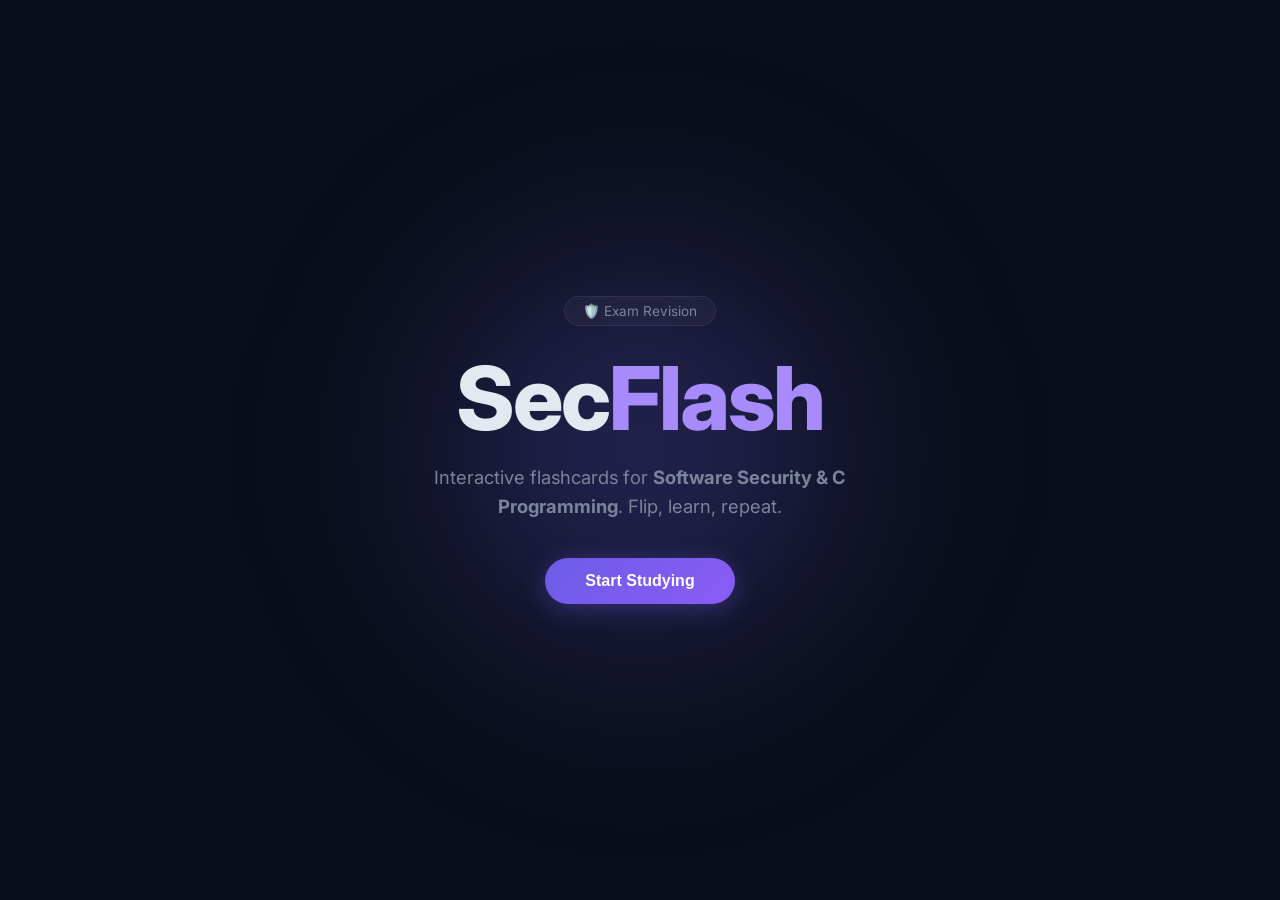
==== index.html @ 08772106 "Add files via upload" ====
<!DOCTYPE html>
<html lang="en">
<head>
  <meta charset="UTF-8" />
  <meta name="viewport" content="width=device-width, initial-scale=1.0" />
  <meta name="description" content="Interactive flashcard revision tool for software security and C programming exam preparation." />
  <title>SecFlash — Software Security Revision</title>
  <link rel="preconnect" href="https://fonts.googleapis.com" />
  <link rel="preconnect" href="https://fonts.gstatic.com" crossorigin />
  <link href="https://fonts.googleapis.com/css2?family=Inter:wght@400;500;600;700;800&family=JetBrains+Mono:wght@400;500&display=swap" rel="stylesheet" />
  <link rel="stylesheet" href="style.css" />
</head>
<body>
  <!-- ===== HERO / LANDING ===== -->
  <header id="hero">
    <div class="hero-bg-glow"></div>
    <div class="hero-content">
      <span class="hero-badge">🛡️ Exam Revision</span>
      <h1>Sec<span class="accent">Flash</span></h1>
      <p class="hero-sub">Interactive flashcards for <strong>Software Security &amp; C Programming</strong>. Flip, learn, repeat.</p>
      <button id="start-btn" class="btn-primary">Start Studying</button>
    </div>
  </header>

  <!-- ===== MAIN APP ===== -->
  <main id="app" class="hidden">
    <!-- Top Bar -->
    <nav id="topbar">
      <div class="topbar-left">
        <span class="logo-sm">Sec<span class="accent">Flash</span></span>
      </div>
      <div class="topbar-center">
        <div id="progress-wrapper">
          <div id="progress-bar"></div>
        </div>
        <span id="progress-text">0 / 0</span>
      </div>
      <div class="topbar-right">
        <button id="shuffle-btn" class="icon-btn" title="Shuffle cards">🔀</button>
        <button id="reset-btn" class="icon-btn" title="Reset progress">↺</button>
      </div>
    </nav>

    <!-- Week Tabs -->
    <section id="week-bar">
      <button class="week-btn active" data-week="all">All Weeks</button>
      <button class="week-btn" data-week="2">Week 2</button>
      <button class="week-btn" data-week="3">Week 3</button>
      <button class="week-btn" data-week="4">Week 4</button>
      <button class="week-btn" data-week="5">Week 5</button>
      <button class="week-btn" data-week="6">Week 6</button>
      <button class="week-btn" data-week="7">Week 7</button>
      <button class="week-btn" data-week="8">Week 8</button>
      <button class="week-btn" data-week="9">Week 9</button>
      <button class="week-btn" data-week="10">Week 10</button>
    </section>

    <!-- Category Filter -->
    <section id="category-bar">
      <button class="cat-btn active" data-cat="all">All</button>
    </section>

    <!-- Flashcard Area -->
    <section id="card-area">
      <button id="prev-btn" class="nav-arrow" aria-label="Previous card">‹</button>

      <div id="card-container">
        <div id="flashcard" class="card">
          <div class="card-face card-front">
            <span class="card-label">Question</span>
            <p id="card-question"></p>
            <span class="card-hint">Click to reveal answer</span>
          </div>
          <div class="card-face card-back">
            <span class="card-label">Answer</span>
            <div id="card-answer"></div>
          </div>
        </div>
      </div>

      <button id="next-btn" class="nav-arrow" aria-label="Next card">›</button>
    </section>

    <!-- Bottom Controls -->
    <section id="bottom-controls">
      <button id="mark-known-btn" class="pill-btn known">✓ Got it</button>
      <span id="card-counter">1 / 1</span>
      <button id="mark-unknown-btn" class="pill-btn unknown">✗ Review</button>
    </section>

    <!-- Score Board -->
    <section id="scoreboard">
      <div class="score-item known-score">
        <span class="score-num" id="known-count">0</span>
        <span class="score-label">Mastered</span>
      </div>
      <div class="score-item unknown-score">
        <span class="score-num" id="unknown-count">0</span>
        <span class="score-label">Review</span>
      </div>
      <div class="score-item remaining-score">
        <span class="score-num" id="remaining-count">0</span>
        <span class="score-label">Remaining</span>
      </div>
    </section>
  </main>

  <!-- ===== COMPLETION SCREEN ===== -->
  <section id="complete-screen" class="hidden">
    <div class="complete-content">
      <div class="complete-icon">🎉</div>
      <h2>Deck Complete!</h2>
      <p id="complete-summary"></p>
      <div class="complete-actions">
        <button id="review-missed-btn" class="btn-primary">Review Missed Cards</button>
        <button id="restart-btn" class="btn-secondary">Restart All</button>
      </div>
    </div>
  </section>

  <script src="cards.js"></script>
  <script src="app.js"></script>
</body>
</html>
---- style.css ----
/* ========================================
   SecFlash — Software Security Flashcards
   ======================================== */

/* --- Reset & Variables --- */
*,
*::before,
*::after {
  margin: 0;
  padding: 0;
  box-sizing: border-box;
}

:root {
  /* Palette */
  --bg-deep: #0a0e1a;
  --bg-card: rgba(17, 24, 45, 0.85);
  --bg-glass: rgba(255, 255, 255, 0.04);
  --surface: #131a2e;
  --border: rgba(255, 255, 255, 0.07);
  --text: #e4e8f1;
  --text-dim: #7b849a;
  --accent: #6c5ce7;
  --accent-light: #a78bfa;
  --accent-glow: rgba(108, 92, 231, 0.35);
  --green: #00d68f;
  --green-dim: rgba(0, 214, 143, 0.15);
  --red: #ff6b6b;
  --red-dim: rgba(255, 107, 107, 0.15);
  --orange: #ffa94d;
  --radius: 16px;
  --radius-sm: 10px;
  --shadow: 0 8px 32px rgba(0, 0, 0, 0.45);
  --transition: 0.3s cubic-bezier(0.4, 0, 0.2, 1);
}

html {
  font-size: 16px;
  scroll-behavior: smooth;
}

body {
  font-family: "Inter", system-ui, sans-serif;
  background: var(--bg-deep);
  color: var(--text);
  min-height: 100vh;
  overflow-x: hidden;
  -webkit-font-smoothing: antialiased;
}

.hidden {
  display: none !important;
}

/* --- Accent utility --- */
.accent {
  color: var(--accent-light);
}

/* =====================
   HERO
   ===================== */
#hero {
  position: relative;
  display: flex;
  align-items: center;
  justify-content: center;
  min-height: 100vh;
  text-align: center;
  overflow: hidden;
}

.hero-bg-glow {
  position: absolute;
  width: 600px;
  height: 600px;
  border-radius: 50%;
  background: radial-gradient(circle, var(--accent-glow) 0%, transparent 70%);
  top: 50%;
  left: 50%;
  transform: translate(-50%, -50%);
  filter: blur(80px);
  animation: pulse-glow 4s ease-in-out infinite alternate;
  pointer-events: none;
}

@keyframes pulse-glow {
  0% {
    opacity: 0.5;
    transform: translate(-50%, -50%) scale(0.9);
  }
  100% {
    opacity: 1;
    transform: translate(-50%, -50%) scale(1.15);
  }
}

.hero-content {
  position: relative;
  z-index: 1;
}

.hero-badge {
  display: inline-block;
  background: var(--bg-glass);
  border: 1px solid var(--border);
  border-radius: 999px;
  padding: 6px 18px;
  font-size: 0.85rem;
  color: var(--text-dim);
  margin-bottom: 24px;
  backdrop-filter: blur(8px);
}

#hero h1 {
  font-size: clamp(3rem, 8vw, 5.5rem);
  font-weight: 800;
  letter-spacing: -2px;
  line-height: 1.1;
  margin-bottom: 16px;
}

.hero-sub {
  font-size: 1.15rem;
  color: var(--text-dim);
  max-width: 440px;
  margin: 0 auto 36px;
  line-height: 1.6;
}

/* --- Buttons --- */
.btn-primary {
  background: linear-gradient(135deg, var(--accent) 0%, #8b5cf6 100%);
  color: #fff;
  border: none;
  padding: 14px 40px;
  font-size: 1rem;
  font-weight: 600;
  border-radius: 999px;
  cursor: pointer;
  transition: var(--transition);
  box-shadow: 0 4px 24px var(--accent-glow);
}

.btn-primary:hover {
  transform: translateY(-2px) scale(1.03);
  box-shadow: 0 8px 36px var(--accent-glow);
}

.btn-secondary {
  background: var(--bg-glass);
  color: var(--text);
  border: 1px solid var(--border);
  padding: 14px 40px;
  font-size: 1rem;
  font-weight: 600;
  border-radius: 999px;
  cursor: pointer;
  transition: var(--transition);
  backdrop-filter: blur(8px);
}

.btn-secondary:hover {
  background: rgba(255, 255, 255, 0.08);
  transform: translateY(-2px);
}

/* =====================
   TOP BAR
   ===================== */
#topbar {
  display: flex;
  align-items: center;
  justify-content: space-between;
  padding: 16px 28px;
  background: var(--surface);
  border-bottom: 1px solid var(--border);
  position: sticky;
  top: 0;
  z-index: 100;
  backdrop-filter: blur(12px);
}

.logo-sm {
  font-size: 1.25rem;
  font-weight: 800;
  letter-spacing: -0.5px;
}

.topbar-center {
  display: flex;
  align-items: center;
  gap: 12px;
}

#progress-wrapper {
  width: 180px;
  height: 6px;
  background: rgba(255, 255, 255, 0.06);
  border-radius: 999px;
  overflow: hidden;
}

#progress-bar {
  height: 100%;
  width: 0%;
  background: linear-gradient(90deg, var(--accent), var(--accent-light));
  border-radius: 999px;
  transition: width 0.5s ease;
}

#progress-text {
  font-size: 0.8rem;
  color: var(--text-dim);
  font-variant-numeric: tabular-nums;
}

.topbar-right {
  display: flex;
  gap: 8px;
}

.icon-btn {
  background: var(--bg-glass);
  border: 1px solid var(--border);
  color: var(--text);
  width: 38px;
  height: 38px;
  border-radius: 10px;
  cursor: pointer;
  font-size: 1.1rem;
  display: flex;
  align-items: center;
  justify-content: center;
  transition: var(--transition);
}

.icon-btn:hover {
  background: rgba(255, 255, 255, 0.08);
  transform: scale(1.08);
}

/* =====================
   WEEK TABS
   ===================== */
#week-bar {
  display: flex;
  gap: 4px;
  padding: 12px 28px 0;
  overflow-x: auto;
  scrollbar-width: none;
  border-bottom: 1px solid var(--border);
}

#week-bar::-webkit-scrollbar {
  display: none;
}

.week-btn {
  flex-shrink: 0;
  background: transparent;
  border: none;
  border-bottom: 2px solid transparent;
  color: var(--text-dim);
  padding: 10px 16px;
  font-size: 0.82rem;
  font-weight: 600;
  cursor: pointer;
  transition: var(--transition);
  white-space: nowrap;
  position: relative;
}

.week-btn:hover {
  color: var(--text);
}

.week-btn.active {
  color: var(--accent-light);
  border-bottom-color: var(--accent-light);
}

.week-btn.empty {
  opacity: 0.35;
  cursor: default;
}

.week-btn.empty:hover {
  color: var(--text-dim);
}

/* =====================
   CATEGORY BAR
   ===================== */
#category-bar {
  display: flex;
  gap: 8px;
  padding: 16px 28px;
  overflow-x: auto;
  scrollbar-width: none;
}

#category-bar::-webkit-scrollbar {
  display: none;
}

.cat-btn {
  flex-shrink: 0;
  background: var(--bg-glass);
  border: 1px solid var(--border);
  color: var(--text-dim);
  padding: 8px 18px;
  border-radius: 999px;
  font-size: 0.82rem;
  font-weight: 500;
  cursor: pointer;
  transition: var(--transition);
  white-space: nowrap;
}

.cat-btn:hover {
  color: var(--text);
  border-color: rgba(255, 255, 255, 0.15);
}

.cat-btn.active {
  background: linear-gradient(135deg, var(--accent) 0%, #8b5cf6 100%);
  color: #fff;
  border-color: transparent;
  box-shadow: 0 2px 12px var(--accent-glow);
}

/* =====================
   FLASHCARD AREA
   ===================== */
#card-area {
  display: flex;
  align-items: center;
  justify-content: center;
  gap: 20px;
  padding: 40px 20px 20px;
  min-height: 420px;
}

.nav-arrow {
  background: var(--bg-glass);
  border: 1px solid var(--border);
  color: var(--text);
  width: 50px;
  height: 50px;
  border-radius: 50%;
  font-size: 1.6rem;
  cursor: pointer;
  transition: var(--transition);
  display: flex;
  align-items: center;
  justify-content: center;
  flex-shrink: 0;
  backdrop-filter: blur(8px);
}

.nav-arrow:hover {
  background: rgba(255, 255, 255, 0.08);
  transform: scale(1.1);
  border-color: var(--accent);
}

#card-container {
  perspective: 1200px;
  width: 100%;
  max-width: 580px;
  height: 340px;
}

.card {
  width: 100%;
  height: 100%;
  position: relative;
  transform-style: preserve-3d;
  transition: transform 0.6s cubic-bezier(0.4, 0, 0.2, 1);
  cursor: pointer;
}

.card.flipped {
  transform: rotateY(180deg);
}

.card-face {
  position: absolute;
  inset: 0;
  backface-visibility: hidden;
  -webkit-backface-visibility: hidden;
  border-radius: var(--radius);
  border: 1px solid var(--border);
  padding: 36px 32px;
  display: flex;
  flex-direction: column;
  align-items: center;
  justify-content: center;
  text-align: center;
  overflow-y: auto;
}

.card-front {
  background: linear-gradient(145deg, var(--surface) 0%, rgba(20, 28, 50, 0.95) 100%);
  box-shadow: var(--shadow), inset 0 1px 0 rgba(255, 255, 255, 0.04);
}

.card-back {
  background: linear-gradient(145deg, #141c32 0%, #1a1040 100%);
  box-shadow: var(--shadow), inset 0 1px 0 rgba(255, 255, 255, 0.04);
  transform: rotateY(180deg);
}

.card-label {
  position: absolute;
  top: 16px;
  left: 24px;
  font-size: 0.7rem;
  font-weight: 600;
  text-transform: uppercase;
  letter-spacing: 1.5px;
  color: var(--accent-light);
  opacity: 0.7;
}

#card-question {
  font-size: 1.2rem;
  font-weight: 600;
  line-height: 1.6;
  max-width: 480px;
}

#card-answer {
  font-size: 1.05rem;
  line-height: 1.7;
  color: var(--text);
  max-width: 500px;
  text-align: left;
}

#card-answer code {
  font-family: "JetBrains Mono", monospace;
  background: rgba(108, 92, 231, 0.15);
  padding: 2px 8px;
  border-radius: 6px;
  font-size: 0.9em;
  color: var(--accent-light);
}

#card-answer pre {
  background: rgba(0, 0, 0, 0.4);
  border: 1px solid var(--border);
  border-radius: var(--radius-sm);
  padding: 14px 18px;
  margin: 10px 0;
  overflow-x: auto;
  font-family: "JetBrains Mono", monospace;
  font-size: 0.85rem;
  line-height: 1.5;
  color: var(--accent-light);
  width: 100%;
}

#card-answer ul {
  padding-left: 20px;
  margin: 6px 0;
}

#card-answer li {
  margin-bottom: 4px;
}

#card-answer strong {
  color: var(--accent-light);
}

.card-hint {
  position: absolute;
  bottom: 16px;
  font-size: 0.75rem;
  color: var(--text-dim);
  opacity: 0.5;
}

/* =====================
   BOTTOM CONTROLS
   ===================== */
#bottom-controls {
  display: flex;
  align-items: center;
  justify-content: center;
  gap: 24px;
  padding: 12px 20px 8px;
}

.pill-btn {
  padding: 10px 28px;
  border-radius: 999px;
  font-size: 0.88rem;
  font-weight: 600;
  border: none;
  cursor: pointer;
  transition: var(--transition);
}

.pill-btn.known {
  background: var(--green-dim);
  color: var(--green);
  border: 1px solid rgba(0, 214, 143, 0.2);
}

.pill-btn.known:hover {
  background: rgba(0, 214, 143, 0.25);
  transform: translateY(-2px);
  box-shadow: 0 4px 20px rgba(0, 214, 143, 0.2);
}

.pill-btn.unknown {
  background: var(--red-dim);
  color: var(--red);
  border: 1px solid rgba(255, 107, 107, 0.2);
}

.pill-btn.unknown:hover {
  background: rgba(255, 107, 107, 0.25);
  transform: translateY(-2px);
  box-shadow: 0 4px 20px rgba(255, 107, 107, 0.2);
}

#card-counter {
  font-size: 0.85rem;
  color: var(--text-dim);
  font-variant-numeric: tabular-nums;
  min-width: 60px;
  text-align: center;
}

/* =====================
   SCOREBOARD
   ===================== */
#scoreboard {
  display: flex;
  justify-content: center;
  gap: 24px;
  padding: 16px 20px 32px;
}

.score-item {
  display: flex;
  flex-direction: column;
  align-items: center;
  gap: 4px;
  background: var(--bg-glass);
  border: 1px solid var(--border);
  border-radius: var(--radius-sm);
  padding: 14px 24px;
  min-width: 100px;
  backdrop-filter: blur(8px);
}

.score-num {
  font-size: 1.6rem;
  font-weight: 700;
  font-variant-numeric: tabular-nums;
}

.score-label {
  font-size: 0.72rem;
  font-weight: 500;
  text-transform: uppercase;
  letter-spacing: 1px;
  color: var(--text-dim);
}

.known-score .score-num {
  color: var(--green);
}

.unknown-score .score-num {
  color: var(--red);
}

.remaining-score .score-num {
  color: var(--orange);
}

/* =====================
   COMPLETION SCREEN
   ===================== */
#complete-screen {
  display: flex;
  align-items: center;
  justify-content: center;
  min-height: 100vh;
  text-align: center;
}

.complete-content {
  max-width: 480px;
}

.complete-icon {
  font-size: 4rem;
  margin-bottom: 20px;
  animation: bounce 1s ease infinite;
}

@keyframes bounce {
  0%,
  100% {
    transform: translateY(0);
  }
  50% {
    transform: translateY(-12px);
  }
}

#complete-screen h2 {
  font-size: 2.2rem;
  font-weight: 800;
  margin-bottom: 12px;
}

#complete-summary {
  color: var(--text-dim);
  font-size: 1.05rem;
  line-height: 1.6;
  margin-bottom: 32px;
}

.complete-actions {
  display: flex;
  gap: 16px;
  justify-content: center;
  flex-wrap: wrap;
}

/* =====================
   KEYBOARD HINT
   ===================== */
@media (min-width: 768px) {
  #card-area::after {
    content: "← → arrows  |  Space flip  |  G got it  |  R review";
    position: fixed;
    bottom: 16px;
    left: 50%;
    transform: translateX(-50%);
    font-size: 0.72rem;
    color: var(--text-dim);
    opacity: 0.35;
    pointer-events: none;
    white-space: nowrap;
  }
}

/* =====================
   RESPONSIVE
   ===================== */
@media (max-width: 640px) {
  #card-container {
    height: 360px;
  }

  .nav-arrow {
    width: 40px;
    height: 40px;
    font-size: 1.3rem;
  }

  #card-question {
    font-size: 1.05rem;
  }

  #card-answer {
    font-size: 0.95rem;
  }

  #progress-wrapper {
    width: 100px;
  }

  #scoreboard {
    gap: 12px;
  }

  .score-item {
    padding: 10px 16px;
    min-width: 80px;
  }

  .score-num {
    font-size: 1.3rem;
  }

  #category-bar {
    padding: 12px 16px;
  }
}

/* =====================
   ANIMATIONS
   ===================== */
@keyframes fadeInUp {
  from {
    opacity: 0;
    transform: translateY(20px);
  }
  to {
    opacity: 1;
    transform: translateY(0);
  }
}

#app {
  animation: fadeInUp 0.5s ease;
}

.card-face {
  transition: box-shadow var(--transition);
}

.card:hover .card-front {
  box-shadow: var(--shadow), 0 0 40px var(--accent-glow);
}

/* Swipe animation */
.card.swipe-left {
  animation: swipeLeft 0.35s ease forwards;
}

.card.swipe-right {
  animation: swipeRight 0.35s ease forwards;
}

@keyframes swipeLeft {
  to {
    transform: translateX(-120%) rotate(-8deg);
    opacity: 0;
  }
}

@keyframes swipeRight {
  to {
    transform: translateX(120%) rotate(8deg);
    opacity: 0;
  }
}
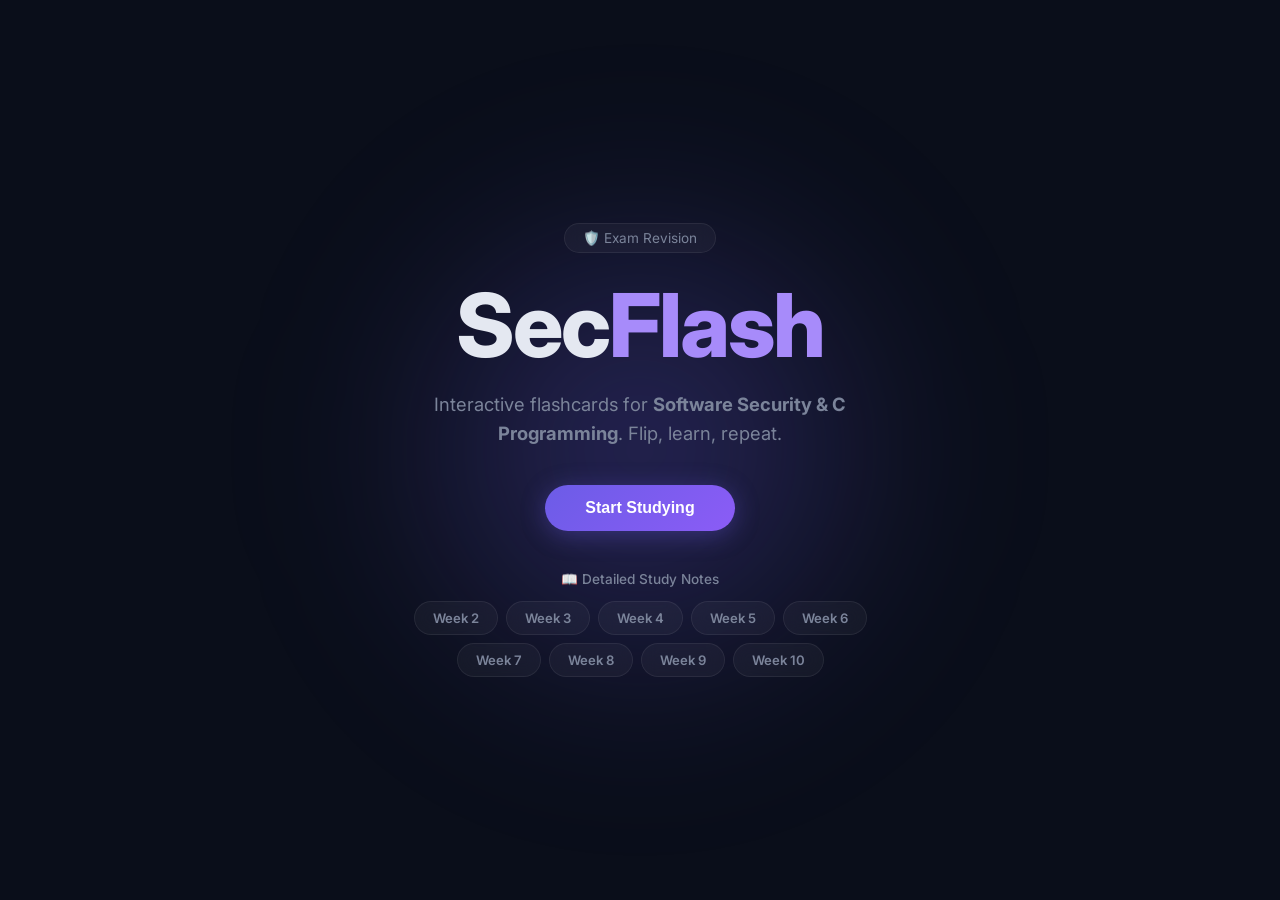
==== commit 8259265f: "Add files via upload" ====
--- a/index.html
+++ b/index.html
@@ -19,6 +19,20 @@
       <h1>Sec<span class="accent">Flash</span></h1>
       <p class="hero-sub">Interactive flashcards for <strong>Software Security &amp; C Programming</strong>. Flip, learn, repeat.</p>
       <button id="start-btn" class="btn-primary">Start Studying</button>
+      <div class="hero-week-links">
+        <p class="hero-links-label">📖 Detailed Study Notes</p>
+        <div class="hero-links-grid">
+          <a href="week2.html" class="hero-week-chip">Week 2</a>
+          <a href="week3.html" class="hero-week-chip">Week 3</a>
+          <a href="week4.html" class="hero-week-chip">Week 4</a>
+          <a href="week5.html" class="hero-week-chip">Week 5</a>
+          <a href="week6.html" class="hero-week-chip">Week 6</a>
+          <a href="week7.html" class="hero-week-chip">Week 7</a>
+          <a href="week8.html" class="hero-week-chip">Week 8</a>
+          <a href="week9.html" class="hero-week-chip">Week 9</a>
+          <a href="week10.html" class="hero-week-chip">Week 10</a>
+        </div>
+      </div>
     </div>
   </header>
 
@@ -27,6 +41,7 @@
     <!-- Top Bar -->
     <nav id="topbar">
       <div class="topbar-left">
+        <button id="home-btn" class="icon-btn" title="Back to home">🏠</button>
         <span class="logo-sm">Sec<span class="accent">Flash</span></span>
       </div>
       <div class="topbar-center">
--- a/style.css
+++ b/style.css
@@ -128,6 +128,48 @@
   line-height: 1.6;
 }
 
+/* --- Hero Week Links --- */
+.hero-week-links {
+  margin-top: 40px;
+}
+
+.hero-links-label {
+  font-size: 0.85rem;
+  color: var(--text-dim);
+  margin-bottom: 14px;
+  font-weight: 500;
+}
+
+.hero-links-grid {
+  display: flex;
+  flex-wrap: wrap;
+  gap: 8px;
+  justify-content: center;
+  max-width: 480px;
+  margin: 0 auto;
+}
+
+.hero-week-chip {
+  padding: 8px 18px;
+  background: var(--bg-glass);
+  border: 1px solid var(--border);
+  border-radius: 999px;
+  color: var(--text-dim);
+  font-size: 0.82rem;
+  font-weight: 600;
+  text-decoration: none;
+  transition: var(--transition);
+  backdrop-filter: blur(8px);
+}
+
+.hero-week-chip:hover {
+  color: var(--accent-light);
+  border-color: var(--accent);
+  background: rgba(108, 92, 231, 0.12);
+  transform: translateY(-2px);
+  box-shadow: 0 4px 16px var(--accent-glow);
+}
+
 /* --- Buttons --- */
 .btn-primary {
   background: linear-gradient(135deg, var(--accent) 0%, #8b5cf6 100%);
